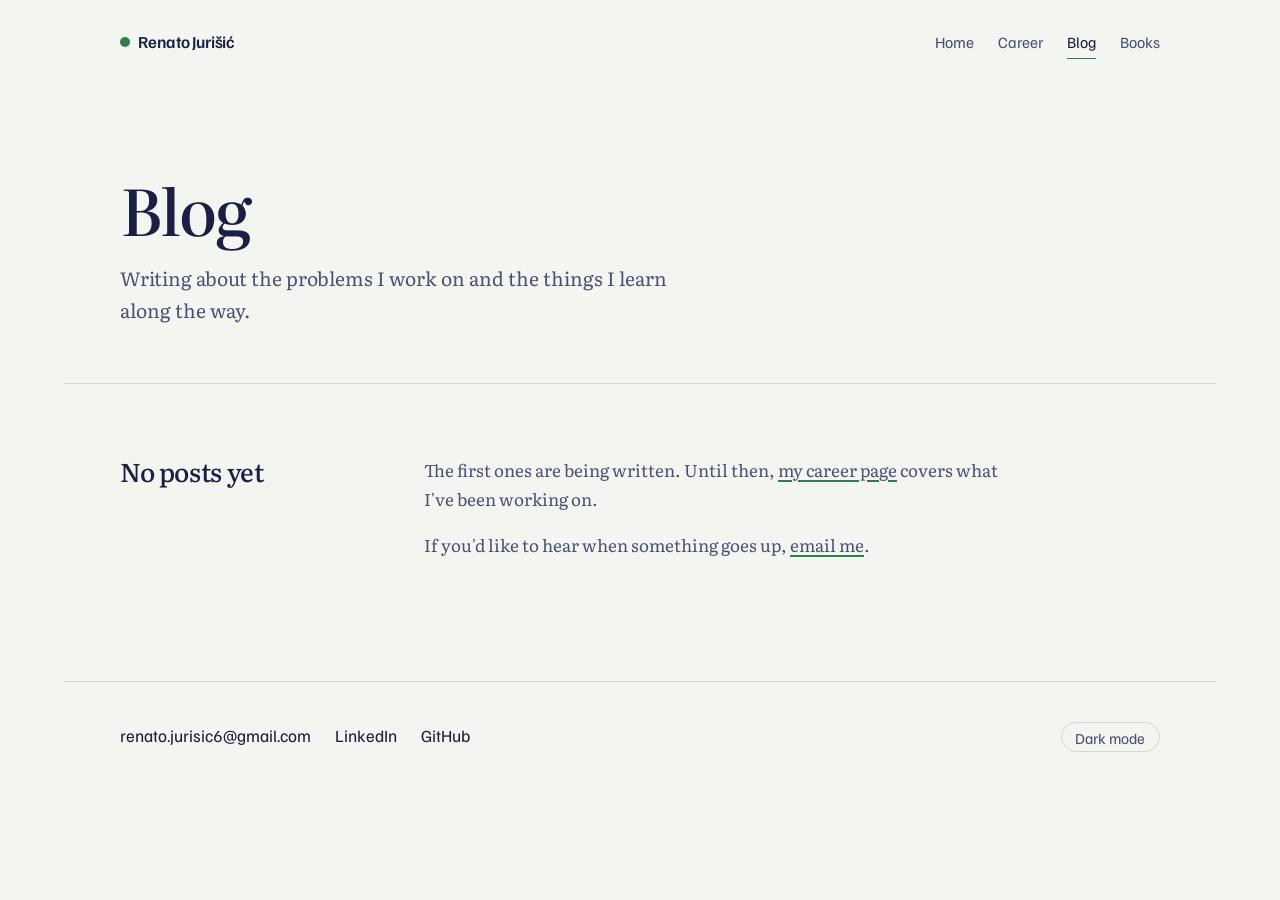
==== blog.html @ 2f5f4c4d "Initial site Home, Career, Blog and Books pages with shared styles, theme toggle and the Clifford at" ====
<!doctype html>
<html lang="en">
<head>
<meta charset="utf-8">
<meta name="viewport" content="width=device-width, initial-scale=1">
<title>Blog · Renato Jurišić</title>
<meta name="description" content="Writing by Renato Jurišić.">
<link rel="preconnect" href="https://fonts.googleapis.com">
<link rel="preconnect" href="https://fonts.gstatic.com" crossorigin>
<link href="https://fonts.googleapis.com/css2?family=Familjen+Grotesk:wght@400;600&family=Literata:ital,opsz,wght@0,7..72,400;0,7..72,500;0,7..72,600;1,7..72,400&display=swap" rel="stylesheet">
<link rel="stylesheet" href="styles.css">
<script src="site.js"></script>
<style>
  .posts {
    list-style: none;
    margin: 0;
    padding: 0;
  }
  .post a {
    display: grid;
    grid-template-columns: 16rem minmax(0, 1fr);
    gap: 0.25rem 3rem;
    padding: 2rem 0;
    border-bottom: 1px solid var(--rule);
    text-decoration: none;
  }
  .post time {
    font-family: var(--sans);
    color: var(--ink-faint);
    padding-top: 0.3rem;
  }
  .post h2 {
    font-size: clamp(1.4rem, 2.6vw, 1.75rem);
    font-weight: 500;
    letter-spacing: -0.015em;
    line-height: 1.2;
    margin: 0 0 0.4rem;
  }
  .post p { margin: 0; color: var(--ink-soft); max-width: var(--measure); }
  .post a:hover h2 { color: var(--leaf); }
  @media (max-width: 760px) {
    .post a { grid-template-columns: 1fr; }
  }

  .empty {
    display: grid;
    grid-template-columns: 16rem minmax(0, 1fr);
    gap: 1rem 3rem;
  }
  .empty h2 {
    font-size: 1.6rem;
    font-weight: 500;
    letter-spacing: -0.015em;
    line-height: 1.2;
    margin: 0;
  }
  .empty p { max-width: var(--measure); color: var(--ink-soft); }
  @media (max-width: 760px) {
    .empty { grid-template-columns: 1fr; }
  }
</style>
</head>
<body>

<header class="site-header wrap">
  <a class="site-name" href="index.html">Renato Jurišić</a>
  <nav class="site-nav" aria-label="Main">
    <a href="index.html">Home</a>
    <a href="career.html">Career</a>
    <a href="blog.html" aria-current="page">Blog</a>
    <a href="books.html">Books</a>
  </nav>
</header>

<main>
  <div class="page-intro wrap">
    <h1>Blog</h1>
    <p>Writing about the problems I work on and the things I learn along the way.</p>
  </div>

  <section class="section wrap">
    <!--
      When the first post is ready: delete the .empty block below and add
      posts to this list, newest first.

    <ol class="posts">
      <li class="post">
        <a href="blog/post-slug.html">
          <time datetime="2026-11-01">1 November 2026</time>
          <div>
            <h2>Post title</h2>
            <p>One or two sentences on what the post is about.</p>
          </div>
        </a>
      </li>
    </ol>
    -->

    <div class="empty">
      <h2>No posts yet</h2>
      <div>
        <p>The first ones are being written. Until then, <a href="career.html">my career page</a> covers what I've been working on.</p>
        <p>If you'd like to hear when something goes up, <a href="mailto:renato.jurisic6@gmail.com">email me</a>.</p>
      </div>
    </div>
  </section>
</main>

<footer class="site-footer wrap">
  <ul>
    <li><a href="mailto:renato.jurisic6@gmail.com">renato.jurisic6@gmail.com</a></li>
    <li><a href="https://linkedin.com/in/renato-jurisic5">LinkedIn</a></li>
    <li><a href="https://github.com/renato555">GitHub</a></li>
  </ul>
  <button class="theme-toggle" type="button">Dark mode</button>
</footer>

</body>
</html>
---- styles.css ----
/* Renato Jurišić — personal site
   Palette: blueberry ink, leaf green, blueberry bloom on cool paper. */

:root {
  --paper: #F3F5F0;
  --paper-deep: #E7EBE3;
  --ink: #1C1F44;
  --ink-soft: #4C5075;
  --ink-faint: #7C809C;
  --leaf: #2E7D4F;
  --leaf-soft: #D6E8DB;
  --bloom: #8D99CC;
  --rule: #D3D8CE;

  --serif: "Literata", Georgia, serif;
  --sans: "Familjen Grotesk", system-ui, sans-serif;

  --measure: 36rem;
  --gutter: clamp(16px, 5vw, 56px);
  color-scheme: light;
}

@media (prefers-color-scheme: dark) {
  :root:not([data-theme="light"]) {
    --paper: #14162E;
    --paper-deep: #1C1F3D;
    --ink: #E6E8F2;
    --ink-soft: #AEB2CE;
    --ink-faint: #7F84A6;
    --leaf: #74D198;
    --leaf-soft: #22412F;
    --bloom: #7F8BC4;
    --rule: #2C2F52;
    color-scheme: dark;
  }
}
:root[data-theme="dark"] {
  --paper: #14162E;
  --paper-deep: #1C1F3D;
  --ink: #E6E8F2;
  --ink-soft: #AEB2CE;
  --ink-faint: #7F84A6;
  --leaf: #74D198;
  --leaf-soft: #22412F;
  --bloom: #7F8BC4;
  --rule: #2C2F52;
  color-scheme: dark;
}

*, *::before, *::after { box-sizing: border-box; }

html { -webkit-text-size-adjust: 100%; }

body {
  margin: 0;
  background: var(--paper);
  color: var(--ink);
  font-family: var(--serif);
  font-size: 1.0625rem;
  line-height: 1.7;
  font-optical-sizing: auto;
  -webkit-font-smoothing: antialiased;
}

a {
  color: inherit;
  text-decoration-color: var(--leaf);
  text-decoration-thickness: 1.5px;
  text-underline-offset: 0.2em;
}
a:hover { color: var(--leaf); }

:focus-visible {
  outline: 2px solid var(--leaf);
  outline-offset: 3px;
  border-radius: 2px;
}

p { margin: 0 0 1em; }
strong { font-weight: 600; }

.wrap {
  max-width: 72rem;
  margin: 0 auto;
  padding: 0 var(--gutter);
}

/* ── Site header ── */
.site-header {
  display: flex;
  align-items: baseline;
  justify-content: space-between;
  gap: 1.5rem;
  flex-wrap: wrap;
  padding-top: 1.75rem;
  padding-bottom: 1.75rem;
  font-family: var(--sans);
}

.site-name {
  font-weight: 600;
  font-size: 1.05rem;
  text-decoration: none;
  letter-spacing: -0.01em;
}
.site-name:hover { color: var(--ink); }
.site-name::before {
  content: "";
  display: inline-block;
  width: 0.6em;
  height: 0.6em;
  margin-right: 0.5em;
  border-radius: 50%;
  background: var(--leaf);
  vertical-align: 0.05em;
}

.site-nav {
  display: flex;
  gap: 1.5rem;
  flex-wrap: wrap;
  font-size: 0.98rem;
}
.site-nav a {
  text-decoration: none;
  color: var(--ink-soft);
  padding-bottom: 2px;
  border-bottom: 1.5px solid transparent;
}
.site-nav a:hover { color: var(--ink); }
.site-nav a[aria-current="page"] {
  color: var(--ink);
  border-bottom-color: var(--leaf);
}

/* ── Page intro (inner pages) ── */
.page-intro {
  padding-top: clamp(2.5rem, 8vw, 5.5rem);
  padding-bottom: clamp(2rem, 5vw, 3.5rem);
  border-bottom: 1px solid var(--rule);
}
.page-intro h1 {
  font-size: clamp(2.4rem, 6vw, 4rem);
  font-weight: 500;
  line-height: 1.05;
  letter-spacing: -0.025em;
  margin: 0 0 1.25rem;
}
.page-intro p {
  max-width: var(--measure);
  font-size: 1.2rem;
  color: var(--ink-soft);
  margin: 0;
}

/* ── Generic section ── */
.section {
  padding-top: clamp(2.5rem, 6vw, 4.5rem);
  padding-bottom: clamp(2.5rem, 6vw, 4.5rem);
}
.section + .section { border-top: 1px solid var(--rule); }

.section-head {
  font-size: 1.6rem;
  font-weight: 500;
  letter-spacing: -0.015em;
  line-height: 1.2;
  margin: 0 0 1.75rem;
}

/* Two-column: heading left, content right */
.split {
  display: grid;
  grid-template-columns: 16rem minmax(0, 1fr);
  gap: 1rem 3rem;
}
.split > .section-head { margin: 0; }
.split .prose { max-width: var(--measure); }

@media (max-width: 760px) {
  .split { grid-template-columns: 1fr; }
}

/* ── Buttons & links ── */
.actions {
  display: flex;
  flex-wrap: wrap;
  gap: 0.75rem 1.5rem;
  align-items: center;
  font-family: var(--sans);
}
.button {
  display: inline-block;
  font-family: var(--sans);
  font-size: 1rem;
  font-weight: 600;
  text-decoration: none;
  background: var(--ink);
  color: var(--paper);
  padding: 0.7rem 1.2rem;
  border-radius: 999px;
  border: 0;
  cursor: pointer;
}
.button:hover { background: var(--leaf); color: var(--paper); }
.text-link {
  font-weight: 600;
  font-size: 1rem;
}

/* ── Footer ── */
.site-footer {
  border-top: 1px solid var(--rule);
  margin-top: 2rem;
  padding-top: 2.5rem;
  padding-bottom: 3rem;
  font-family: var(--sans);
  color: var(--ink-soft);
  display: flex;
  justify-content: space-between;
  gap: 1rem 2rem;
  flex-wrap: wrap;
}
.site-footer ul {
  list-style: none;
  margin: 0;
  padding: 0;
  display: flex;
  gap: 1.5rem;
  flex-wrap: wrap;
}
.site-footer a { text-decoration: none; color: var(--ink); }
.site-footer a:hover { color: var(--leaf); }

.theme-toggle {
  font-family: var(--sans);
  font-size: 0.95rem;
  background: none;
  border: 1px solid var(--rule);
  color: var(--ink-soft);
  border-radius: 999px;
  padding: 0.3rem 0.85rem;
  cursor: pointer;
}
.theme-toggle:hover { color: var(--ink); border-color: var(--ink-faint); }

@media (prefers-reduced-motion: reduce) {
  *, *::before, *::after { transition: none !important; animation: none !important; }
}
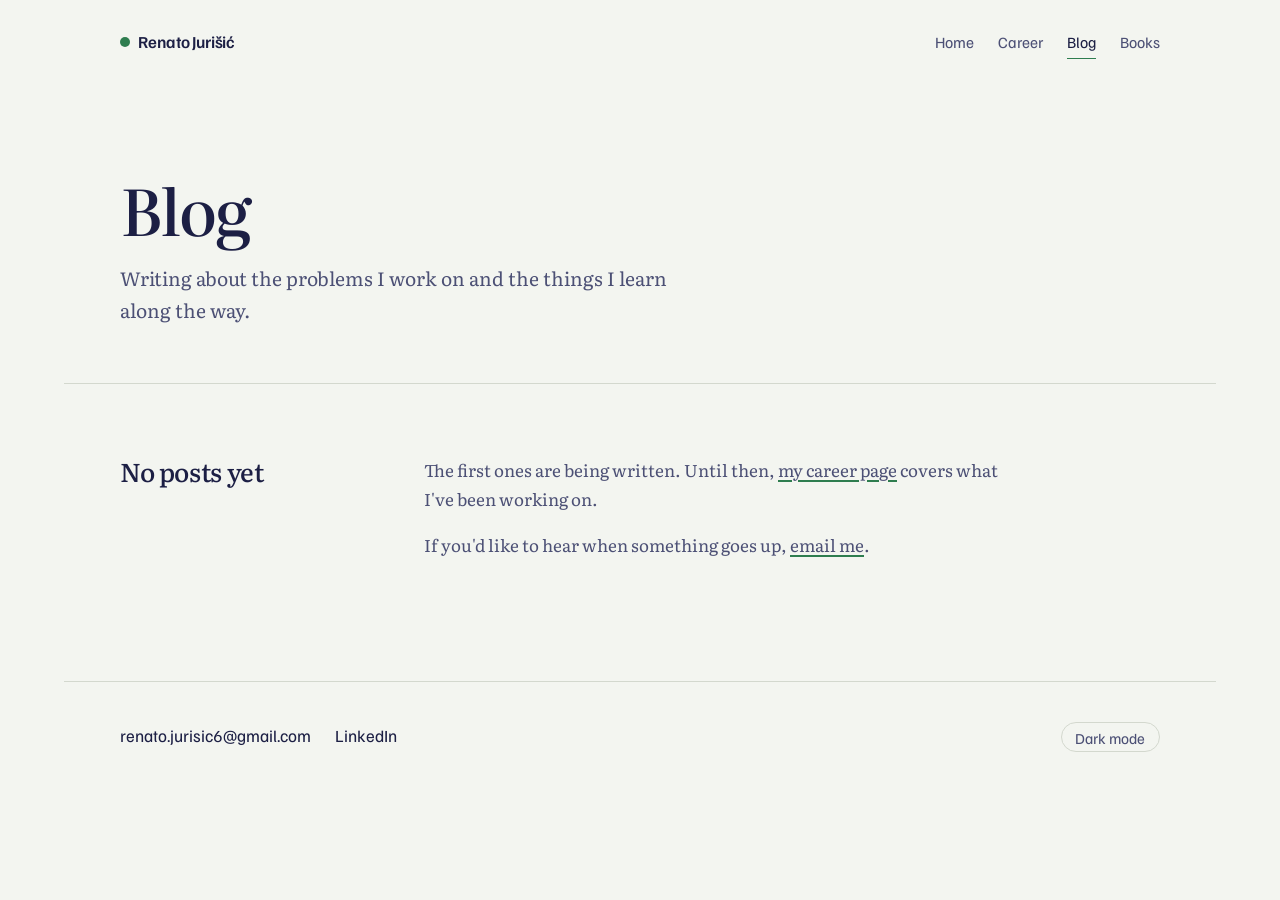
==== commit 934268b7: "Add book list and map, refine home and career pages Books: list all books read, with a small map tha" ====
--- a/blog.html
+++ b/blog.html
@@ -110,7 +110,6 @@
   <ul>
     <li><a href="mailto:renato.jurisic6@gmail.com">renato.jurisic6@gmail.com</a></li>
     <li><a href="https://linkedin.com/in/renato-jurisic5">LinkedIn</a></li>
-    <li><a href="https://github.com/renato555">GitHub</a></li>
   </ul>
   <button class="theme-toggle" type="button">Dark mode</button>
 </footer>
--- a/styles.css
+++ b/styles.css
@@ -104,6 +104,8 @@
   letter-spacing: -0.01em;
 }
 .site-name:hover { color: var(--ink); }
+/* The home page heading already shows the name; keep the space so the nav stays put */
+.home .site-name { visibility: hidden; }
 .site-name::before {
   content: "";
   display: inline-block;
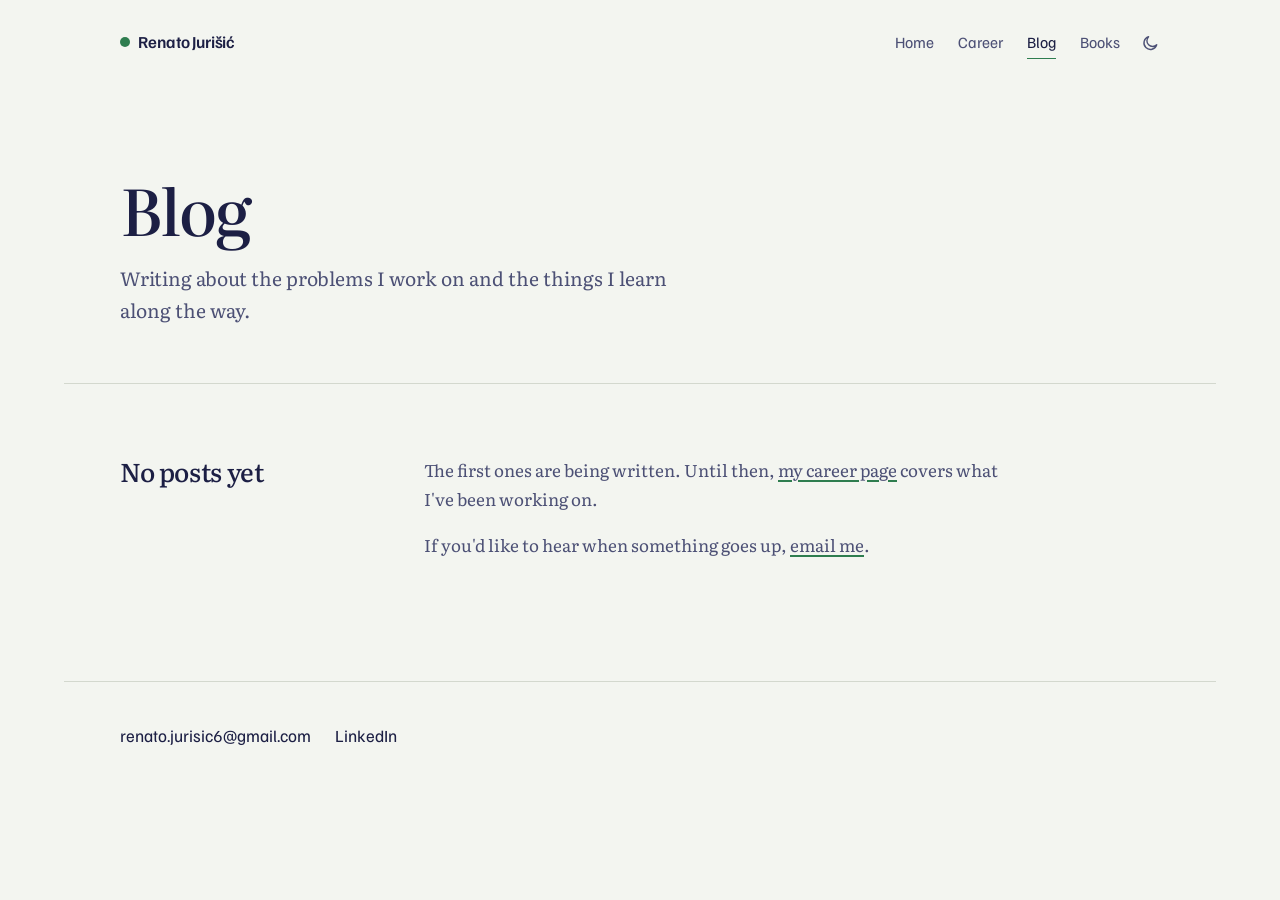
==== commit e3dadec8: "Move the theme toggle to the header as an icon Co-Authored-By: Claude Opus 5.5 <noreply@anthropic.co" ====
--- a/blog.html
+++ b/blog.html
@@ -3,13 +3,25 @@
 <head>
 <meta charset="utf-8">
 <meta name="viewport" content="width=device-width, initial-scale=1">
+<link rel="icon" href="images/favicon.svg" type="image/svg+xml">
+<link rel="icon" href="images/favicon.png" type="image/png" sizes="32x32">
+<link rel="apple-touch-icon" href="images/apple-touch-icon.png">
 <title>Blog · Renato Jurišić</title>
 <meta name="description" content="Writing by Renato Jurišić.">
+<meta property="og:type" content="website">
+<meta property="og:site_name" content="Renato Jurišić">
+<meta property="og:title" content="Blog · Renato Jurišić">
+<meta property="og:description" content="Writing by Renato Jurišić.">
+<meta property="og:image" content="https://renato555.github.io/rjurisic-website/images/og.png">
+<meta property="og:image:width" content="1200">
+<meta property="og:image:height" content="630">
+<meta property="og:image:alt" content="Renato Jurišić, senior software engineer in Zagreb, beside a green strange attractor.">
+<meta name="twitter:card" content="summary_large_image">
 <link rel="preconnect" href="https://fonts.googleapis.com">
 <link rel="preconnect" href="https://fonts.gstatic.com" crossorigin>
 <link href="https://fonts.googleapis.com/css2?family=Familjen+Grotesk:wght@400;600&family=Literata:ital,opsz,wght@0,7..72,400;0,7..72,500;0,7..72,600;1,7..72,400&display=swap" rel="stylesheet">
-<link rel="stylesheet" href="styles.css">
-<script src="site.js"></script>
+<link rel="stylesheet" href="css/styles.css">
+<script src="js/site.js"></script>
 <style>
   .posts {
     list-style: none;
@@ -70,6 +82,10 @@
     <a href="blog.html" aria-current="page">Blog</a>
     <a href="books.html">Books</a>
   </nav>
+  <button class="theme-toggle" type="button" aria-label="Switch to dark mode">
+    <svg class="icon-moon" viewBox="0 0 24 24" aria-hidden="true"><path d="M20.5 14.1A8.5 8.5 0 1 1 9.9 3.5a6.6 6.6 0 0 0 10.6 10.6z"/></svg>
+    <svg class="icon-sun" viewBox="0 0 24 24" aria-hidden="true"><circle cx="12" cy="12" r="4.2"/><path d="M12 2v2.2M12 19.8V22M2 12h2.2M19.8 12H22M4.9 4.9l1.6 1.6M17.5 17.5l1.6 1.6M4.9 19.1l1.6-1.6M17.5 6.5l1.6-1.6"/></svg>
+  </button>
 </header>
 
 <main>
@@ -111,7 +127,6 @@
     <li><a href="mailto:renato.jurisic6@gmail.com">renato.jurisic6@gmail.com</a></li>
     <li><a href="https://linkedin.com/in/renato-jurisic5">LinkedIn</a></li>
   </ul>
-  <button class="theme-toggle" type="button">Dark mode</button>
 </footer>
 
 </body>
--- a/css/styles.css
+++ b/css/styles.css
@@ -0,0 +1,281 @@
+/* Renato Jurišić — personal site
+   Palette: blueberry ink, leaf green, blueberry bloom on cool paper. */
+
+:root {
+  --paper: #F3F5F0;
+  --paper-deep: #E7EBE3;
+  --ink: #1C1F44;
+  --ink-soft: #4C5075;
+  --ink-faint: #7C809C;
+  --leaf: #2E7D4F;
+  --leaf-soft: #D6E8DB;
+  --bloom: #8D99CC;
+  --rule: #D3D8CE;
+
+  --serif: "Literata", Georgia, serif;
+  --sans: "Familjen Grotesk", system-ui, sans-serif;
+
+  --measure: 36rem;
+  --gutter: clamp(16px, 5vw, 56px);
+  color-scheme: light;
+}
+
+@media (prefers-color-scheme: dark) {
+  :root:not([data-theme="light"]) {
+    --paper: #14162E;
+    --paper-deep: #1C1F3D;
+    --ink: #E6E8F2;
+    --ink-soft: #AEB2CE;
+    --ink-faint: #7F84A6;
+    --leaf: #74D198;
+    --leaf-soft: #22412F;
+    --bloom: #7F8BC4;
+    --rule: #2C2F52;
+    color-scheme: dark;
+  }
+}
+:root[data-theme="dark"] {
+  --paper: #14162E;
+  --paper-deep: #1C1F3D;
+  --ink: #E6E8F2;
+  --ink-soft: #AEB2CE;
+  --ink-faint: #7F84A6;
+  --leaf: #74D198;
+  --leaf-soft: #22412F;
+  --bloom: #7F8BC4;
+  --rule: #2C2F52;
+  color-scheme: dark;
+}
+
+*, *::before, *::after { box-sizing: border-box; }
+
+html { -webkit-text-size-adjust: 100%; }
+
+body {
+  margin: 0;
+  background: var(--paper);
+  color: var(--ink);
+  font-family: var(--serif);
+  font-size: 1.0625rem;
+  line-height: 1.7;
+  font-optical-sizing: auto;
+  -webkit-font-smoothing: antialiased;
+}
+
+a {
+  color: inherit;
+  text-decoration-color: var(--leaf);
+  text-decoration-thickness: 1.5px;
+  text-underline-offset: 0.2em;
+}
+a:hover { color: var(--leaf); }
+
+:focus-visible {
+  outline: 2px solid var(--leaf);
+  outline-offset: 3px;
+  border-radius: 2px;
+}
+
+p { margin: 0 0 1em; }
+strong { font-weight: 600; }
+
+.wrap {
+  max-width: 72rem;
+  margin: 0 auto;
+  padding: 0 var(--gutter);
+}
+
+/* ── Site header ── */
+.site-header {
+  display: flex;
+  align-items: baseline;
+  justify-content: space-between;
+  gap: 1.5rem;
+  flex-wrap: wrap;
+  padding-top: 1.75rem;
+  padding-bottom: 1.75rem;
+  font-family: var(--sans);
+}
+
+.site-name {
+  font-weight: 600;
+  font-size: 1.05rem;
+  text-decoration: none;
+  letter-spacing: -0.01em;
+}
+.site-name:hover { color: var(--ink); }
+/* The home page heading already shows the name; keep the space so the nav stays put */
+.home .site-name { visibility: hidden; }
+.site-name::before {
+  content: "";
+  display: inline-block;
+  width: 0.6em;
+  height: 0.6em;
+  margin-right: 0.5em;
+  border-radius: 50%;
+  background: var(--leaf);
+  vertical-align: 0.05em;
+}
+
+.site-nav {
+  margin-left: auto;
+  display: flex;
+  gap: 1.5rem;
+  flex-wrap: wrap;
+  font-size: 0.98rem;
+}
+.site-nav a {
+  text-decoration: none;
+  color: var(--ink-soft);
+  padding-bottom: 2px;
+  border-bottom: 1.5px solid transparent;
+}
+.site-nav a:hover { color: var(--ink); }
+.site-nav a[aria-current="page"] {
+  color: var(--ink);
+  border-bottom-color: var(--leaf);
+}
+
+/* ── Page intro (inner pages) ── */
+.page-intro {
+  padding-top: clamp(2.5rem, 8vw, 5.5rem);
+  padding-bottom: clamp(2rem, 5vw, 3.5rem);
+  border-bottom: 1px solid var(--rule);
+}
+.page-intro h1 {
+  font-size: clamp(2.4rem, 6vw, 4rem);
+  font-weight: 500;
+  line-height: 1.05;
+  letter-spacing: -0.025em;
+  margin: 0 0 1.25rem;
+}
+.page-intro p {
+  max-width: var(--measure);
+  font-size: 1.2rem;
+  color: var(--ink-soft);
+  margin: 0;
+}
+
+/* ── Generic section ── */
+.section {
+  padding-top: clamp(2.5rem, 6vw, 4.5rem);
+  padding-bottom: clamp(2.5rem, 6vw, 4.5rem);
+}
+.section + .section { border-top: 1px solid var(--rule); }
+
+.section-head {
+  font-size: 1.6rem;
+  font-weight: 500;
+  letter-spacing: -0.015em;
+  line-height: 1.2;
+  margin: 0 0 1.75rem;
+}
+
+/* Two-column: heading left, content right */
+.split {
+  display: grid;
+  grid-template-columns: 16rem minmax(0, 1fr);
+  gap: 1rem 3rem;
+}
+.split > .section-head { margin: 0; }
+.split .prose { max-width: var(--measure); }
+
+@media (max-width: 760px) {
+  .split { grid-template-columns: 1fr; }
+}
+
+/* ── Buttons & links ── */
+.actions {
+  display: flex;
+  flex-wrap: wrap;
+  gap: 0.75rem 1.5rem;
+  align-items: center;
+  font-family: var(--sans);
+}
+.button {
+  display: inline-block;
+  font-family: var(--sans);
+  font-size: 1rem;
+  font-weight: 600;
+  text-decoration: none;
+  background: var(--ink);
+  color: var(--paper);
+  padding: 0.7rem 1.2rem;
+  border-radius: 999px;
+  border: 0;
+  cursor: pointer;
+}
+.button:hover { background: var(--leaf); color: var(--paper); }
+.text-link {
+  font-weight: 600;
+  font-size: 1rem;
+}
+
+/* ── Footer ── */
+.site-footer {
+  border-top: 1px solid var(--rule);
+  margin-top: 2rem;
+  padding-top: 2.5rem;
+  padding-bottom: 3rem;
+  font-family: var(--sans);
+  color: var(--ink-soft);
+  display: flex;
+  justify-content: space-between;
+  gap: 1rem 2rem;
+  flex-wrap: wrap;
+}
+.site-footer ul {
+  list-style: none;
+  margin: 0;
+  padding: 0;
+  display: flex;
+  gap: 1.5rem;
+  flex-wrap: wrap;
+}
+.site-footer a { text-decoration: none; color: var(--ink); }
+.site-footer a:hover { color: var(--leaf); }
+
+/* ── Theme toggle (in the header): moon in light mode, sun in dark ── */
+.theme-toggle {
+  align-self: center;
+  display: inline-grid;
+  place-items: center;
+  width: 2.25rem;
+  height: 2.25rem;
+  margin: -0.5rem -0.5rem -0.5rem -0.75rem;
+  padding: 0;
+  background: none;
+  border: none;
+  border-radius: 50%;
+  color: var(--ink-soft);
+  cursor: pointer;
+}
+.theme-toggle:hover { color: var(--ink); background: var(--paper-deep); }
+.theme-toggle svg {
+  grid-area: 1 / 1;
+  width: 1.15rem;
+  height: 1.15rem;
+  fill: none;
+  stroke: currentColor;
+  stroke-width: 1.8;
+  stroke-linecap: round;
+  stroke-linejoin: round;
+}
+.theme-toggle .icon-sun { display: none; }
+:root[data-theme="dark"] .theme-toggle .icon-sun { display: block; }
+:root[data-theme="dark"] .theme-toggle .icon-moon { display: none; }
+@media (prefers-color-scheme: dark) {
+  :root:not([data-theme="light"]) .theme-toggle .icon-sun { display: block; }
+  :root:not([data-theme="light"]) .theme-toggle .icon-moon { display: none; }
+}
+
+/* Narrow screens: name and toggle on the first line, nav below */
+@media (max-width: 560px) {
+  .site-header { row-gap: 1rem; }
+  .site-nav { order: 1; flex-basis: 100%; margin-left: 0; }
+  .theme-toggle { margin-left: auto; }
+}
+
+@media (prefers-reduced-motion: reduce) {
+  *, *::before, *::after { transition: none !important; animation: none !important; }
+}
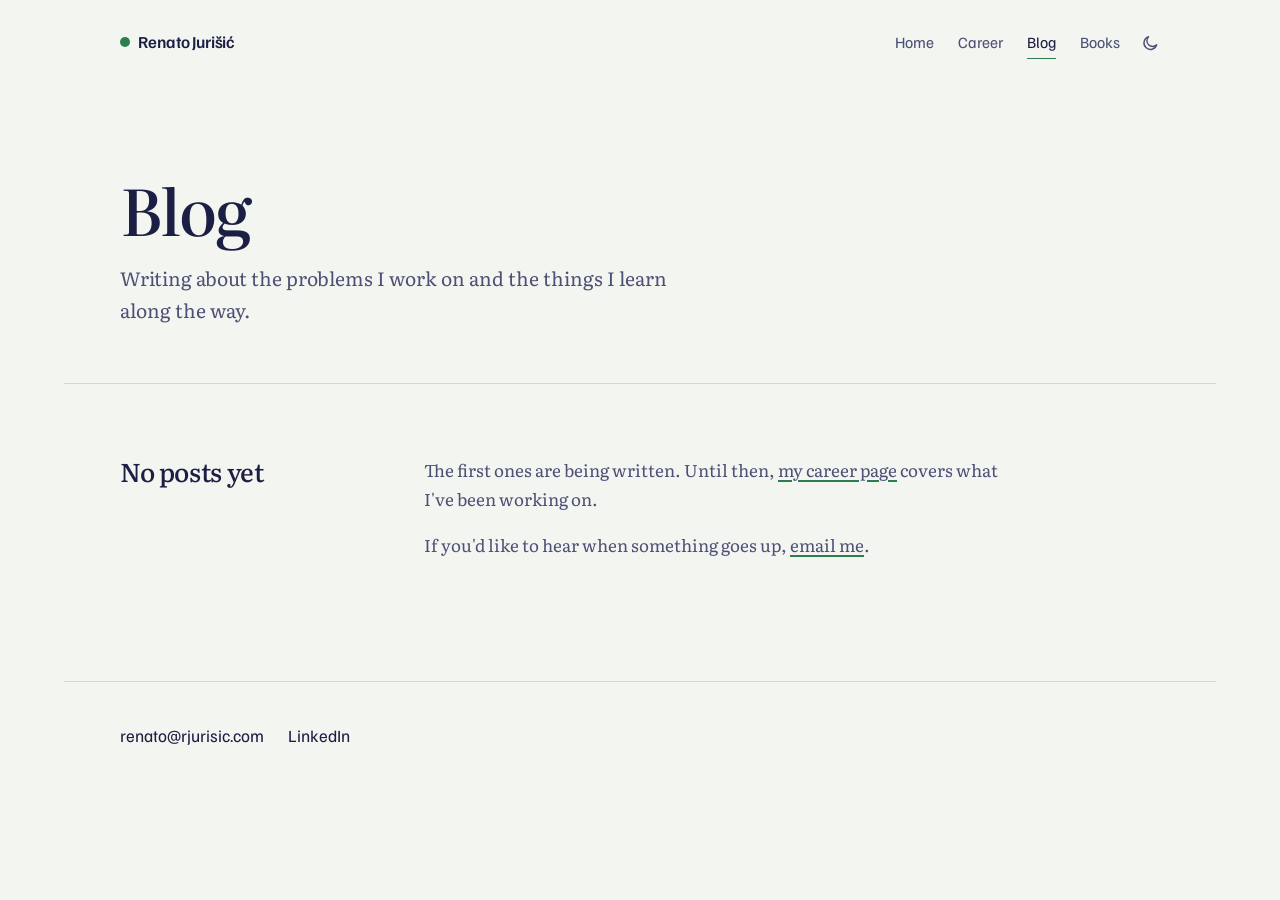
==== commit a5b555e8: "Use renato@rjurisic.com as the contact address Co-Authored-By: Claude Opus 5.5 <noreply@anthropic.co" ====
--- a/blog.html
+++ b/blog.html
@@ -12,7 +12,7 @@
 <meta property="og:site_name" content="Renato Jurišić">
 <meta property="og:title" content="Blog · Renato Jurišić">
 <meta property="og:description" content="Writing by Renato Jurišić.">
-<meta property="og:image" content="https://renato555.github.io/rjurisic-website/images/og.png">
+<meta property="og:image" content="https://rjurisic.com/images/og.png">
 <meta property="og:image:width" content="1200">
 <meta property="og:image:height" content="630">
 <meta property="og:image:alt" content="Renato Jurišić, senior software engineer in Zagreb, beside a green strange attractor.">
@@ -116,7 +116,7 @@
       <h2>No posts yet</h2>
       <div>
         <p>The first ones are being written. Until then, <a href="career.html">my career page</a> covers what I've been working on.</p>
-        <p>If you'd like to hear when something goes up, <a href="mailto:renato.jurisic6@gmail.com">email me</a>.</p>
+        <p>If you'd like to hear when something goes up, <a href="mailto:renato@rjurisic.com">email me</a>.</p>
       </div>
     </div>
   </section>
@@ -124,7 +124,7 @@
 
 <footer class="site-footer wrap">
   <ul>
-    <li><a href="mailto:renato.jurisic6@gmail.com">renato.jurisic6@gmail.com</a></li>
+    <li><a href="mailto:renato@rjurisic.com">renato@rjurisic.com</a></li>
     <li><a href="https://linkedin.com/in/renato-jurisic5">LinkedIn</a></li>
   </ul>
 </footer>
